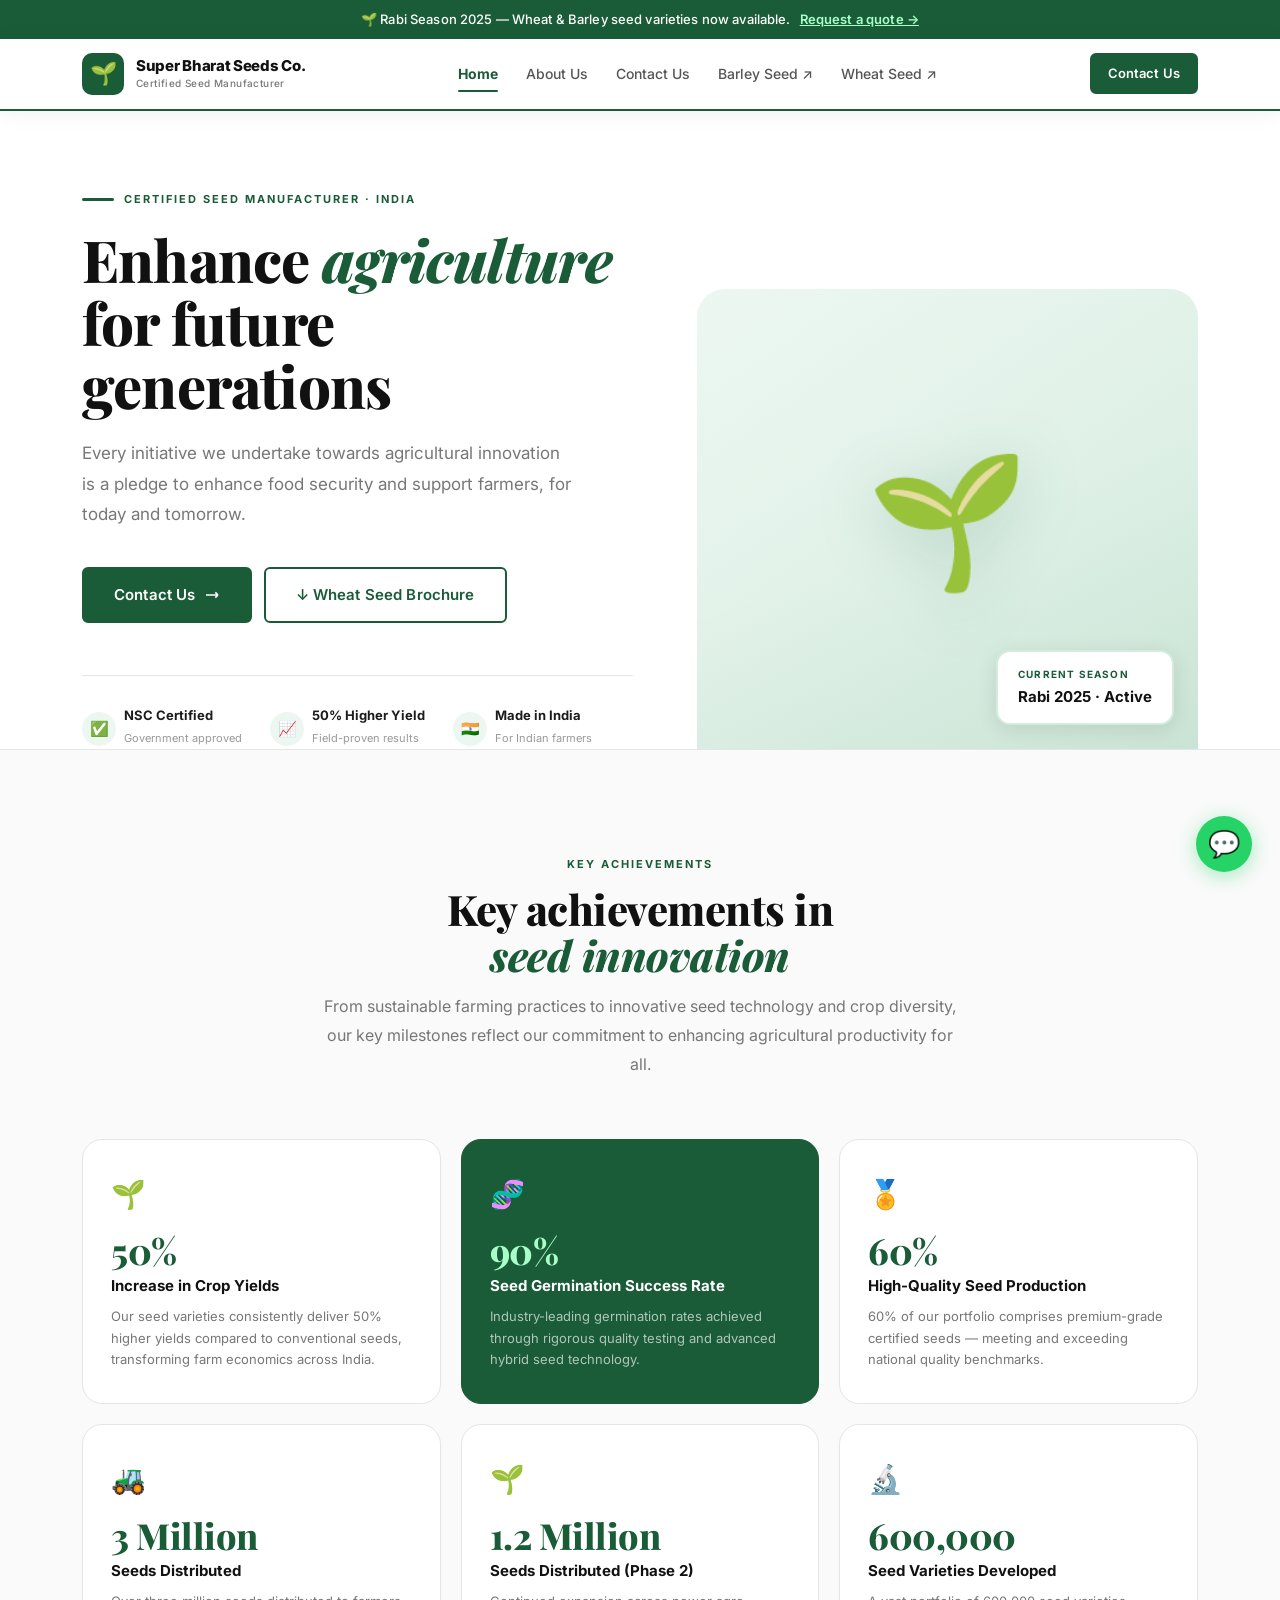
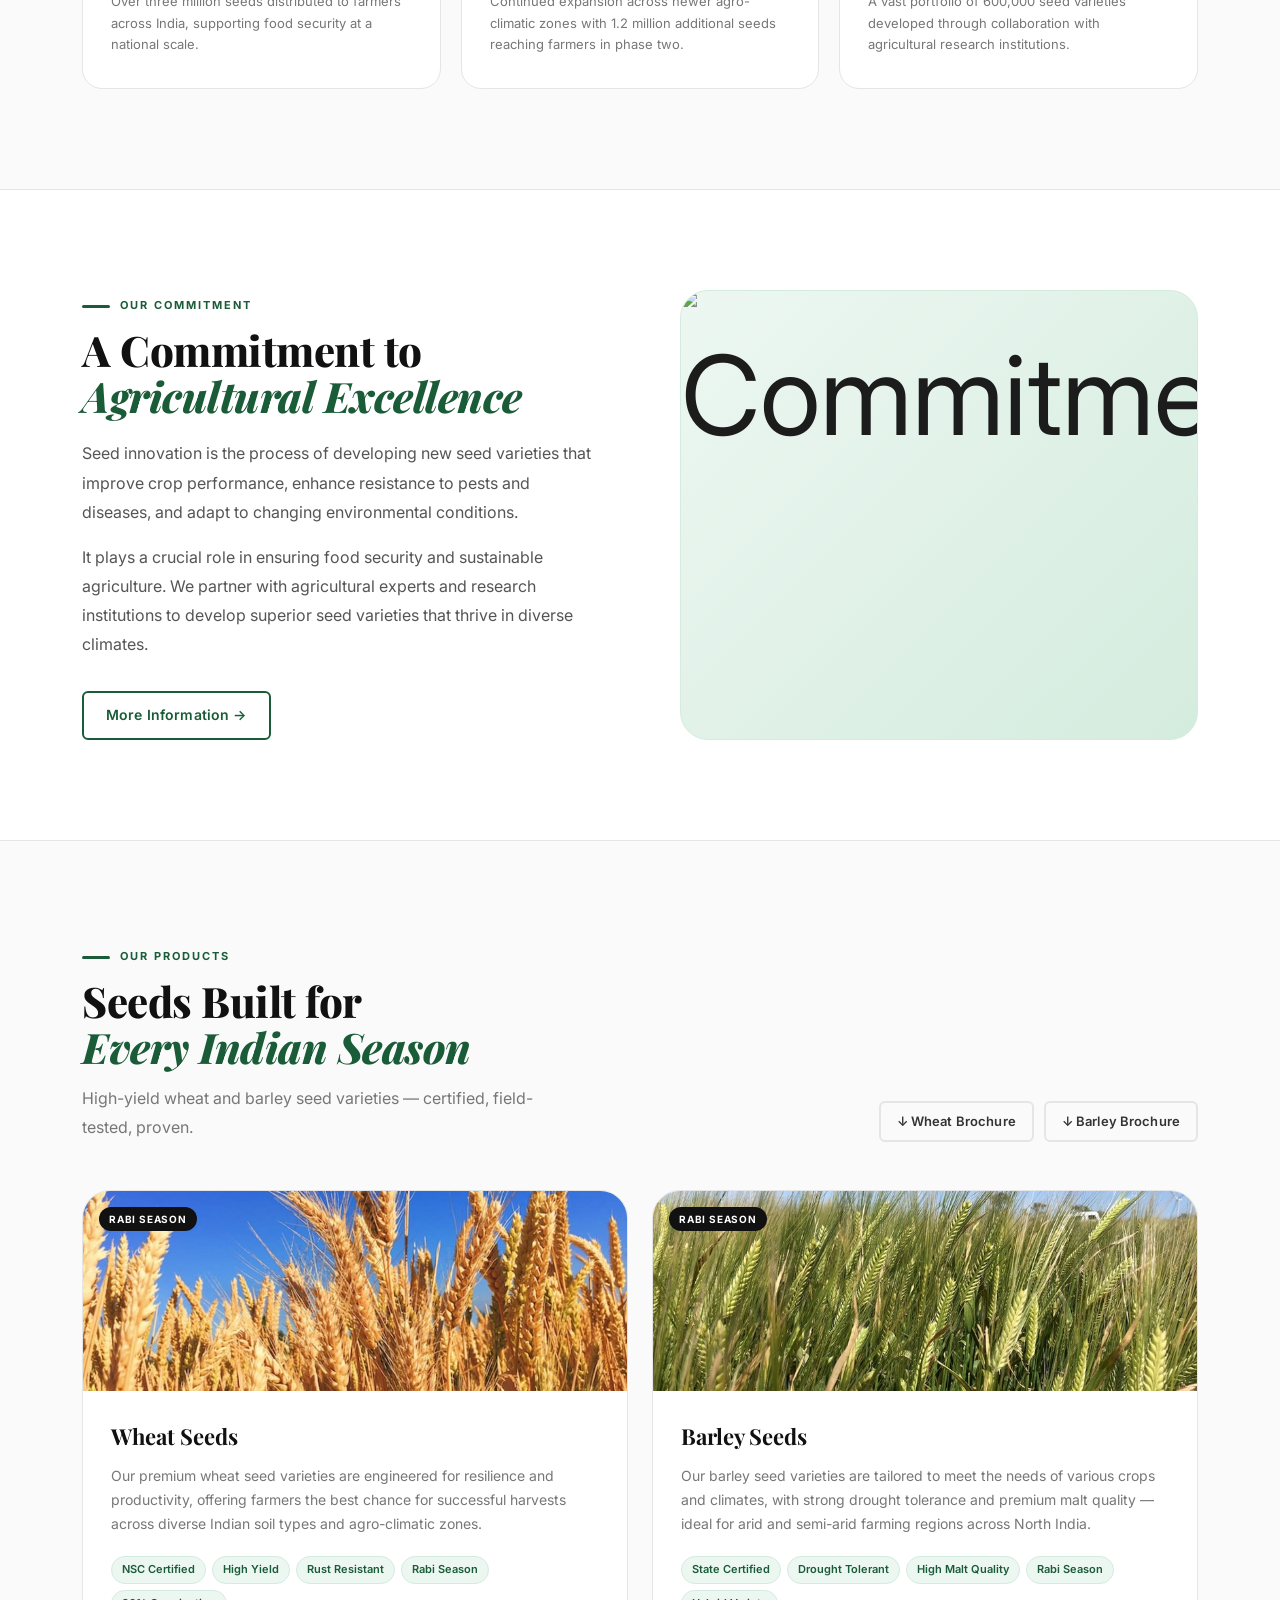
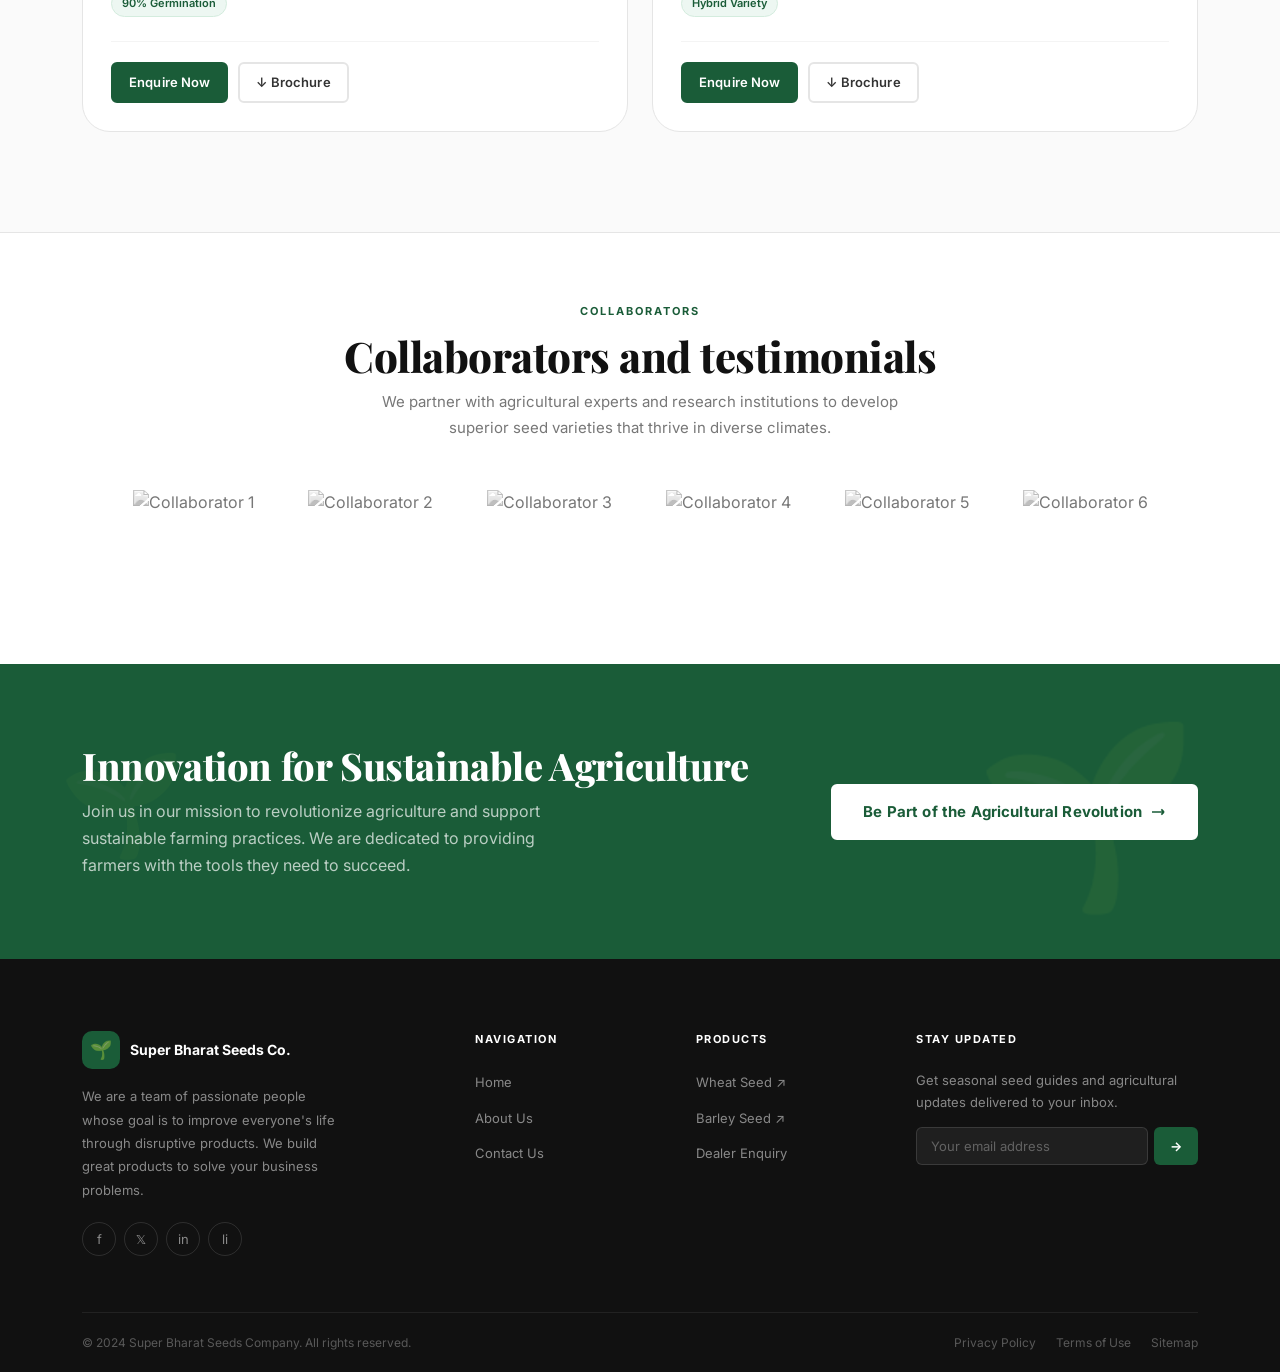
==== index.html @ 6579ce72 "feat: initialize Super Bharat Seeds Company website with landing page, about, contact, and product s" ====
<!doctype html>
<html lang="en">

<head>
  <meta charset="UTF-8" />
  <meta name="viewport" content="width=device-width, initial-scale=1.0" />
  <meta name="description"
    content="Super Bharat Seeds Company – Enhancing agriculture for future generations. Premium certified wheat and barley seeds for Indian farmers." />
  <meta property="og:title" content="Home | Super Bharat Seeds Company" />
  <meta property="og:description"
    content="Enhancing agriculture for future generations. Certified wheat & barley seeds." />
  <meta property="og:type" content="website" />
  <meta property="og:url" content="https://www.superbharatseedscompany.com/" />
  <title>Home | Super Bharat Seeds Company</title>
  <link rel="preconnect" href="https://fonts.googleapis.com" />
  <link rel="preconnect" href="https://fonts.gstatic.com" crossorigin />
  <link
    href="https://fonts.googleapis.com/css2?family=Inter:wght@400;500;600;700;800;900&family=Playfair+Display:ital,wght@0,700;0,800;1,700&display=swap"
    rel="stylesheet" />
  <link rel="stylesheet" href="style.css" />
  <style>
    /* ── HOME-SPECIFIC ── */

    /* HERO */
    .hero {
      background: var(--white);
      padding: 80px 0 0;
      border-bottom: 1px solid var(--gray-200);
      overflow: hidden;
    }

    .hero-grid {
      display: grid;
      grid-template-columns: 1.1fr 1fr;
      gap: 64px;
      align-items: center;
    }

    .hero-kicker {
      display: flex;
      align-items: center;
      gap: 10px;
      margin-bottom: 20px;
    }

    .kicker-bar {
      width: 32px;
      height: 3px;
      background: var(--green-700);
      border-radius: 2px;
    }

    .kicker-txt {
      font-size: 11px;
      font-weight: 700;
      text-transform: uppercase;
      letter-spacing: 2px;
      color: var(--green-700);
    }

    .hero h1 {
      font-family: var(--font-display);
      font-size: clamp(38px, 4.8vw, 58px);
      font-weight: 800;
      color: var(--gray-900);
      line-height: 1.08;
      letter-spacing: -0.8px;
      margin-bottom: 22px;
    }

    .hero h1 em {
      font-style: italic;
      color: var(--green-700);
    }

    .hero-sub {
      font-size: 17px;
      color: var(--gray-500);
      line-height: 1.78;
      max-width: 490px;
      margin-bottom: 38px;
    }

    .hero-ctas {
      display: flex;
      gap: 12px;
      flex-wrap: wrap;
      margin-bottom: 52px;
    }

    .hero-trust {
      display: flex;
      align-items: center;
      gap: 28px;
      flex-wrap: wrap;
      padding-top: 32px;
      border-top: 1px solid var(--gray-200);
    }

    .trust-chip {
      display: flex;
      align-items: center;
      gap: 8px;
    }

    .trust-icon {
      width: 34px;
      height: 34px;
      border-radius: 50%;
      background: var(--green-50);
      display: flex;
      align-items: center;
      justify-content: center;
      font-size: 15px;
      flex-shrink: 0;
    }

    .trust-txt strong {
      display: block;
      font-size: 13px;
      font-weight: 700;
      color: var(--gray-800);
      line-height: 1.2;
    }

    .trust-txt span {
      font-size: 11px;
      color: var(--gray-400);
      font-weight: 400;
    }

    /* Hero visual */
    .hero-visual {
      position: relative;
      align-self: end;
    }

    .hero-img {
      background: linear-gradient(145deg,
          var(--green-50) 0%,
          var(--green-100) 100%);
      border-radius: var(--r-2xl) var(--r-2xl) 0 0;
      height: 460px;
      display: flex;
      align-items: center;
      justify-content: center;
      font-size: 130px;
      position: relative;
      overflow: hidden;
    }

    .hero-img::before {
      content: "";
      position: absolute;
      inset: 0;
      background: linear-gradient(160deg,
          transparent 50%,
          rgba(26, 92, 56, 0.06) 100%);
    }

    .hero-emoji {
      position: relative;
      z-index: 1;
      filter: drop-shadow(0 12px 32px rgba(26, 92, 56, 0.2));
    }

    .hero-badge {
      position: absolute;
      bottom: 24px;
      right: 24px;
      background: var(--white);
      border: 2px solid var(--green-100);
      border-radius: var(--r-lg);
      padding: 14px 20px;
      box-shadow: var(--shadow-md);
    }

    .badge-label {
      font-size: 10px;
      font-weight: 700;
      text-transform: uppercase;
      letter-spacing: 1.2px;
      color: var(--green-700);
    }

    .badge-val {
      font-size: 15px;
      font-weight: 700;
      color: var(--gray-900);
      margin-top: 3px;
    }

    /* STATS STRIP */
    .stats-strip {
      background: var(--gray-900);
    }

    .stats-inner {
      display: grid;
      grid-template-columns: repeat(6, 1fr);
    }

    .stat-cell {
      padding: 28px 14px;
      text-align: center;
      border-right: 1px solid rgba(255, 255, 255, 0.07);
      transition: background var(--t);
    }

    .stat-cell:last-child {
      border-right: none;
    }

    .stat-cell:hover {
      background: rgba(255, 255, 255, 0.03);
    }

    .stat-num {
      font-family: var(--font-display);
      font-size: 26px;
      font-weight: 800;
      color: var(--white);
      line-height: 1;
      letter-spacing: -0.3px;
    }

    .stat-num .hi {
      color: var(--green-300);
    }

    .stat-lbl {
      font-size: 10px;
      color: rgba(255, 255, 255, 0.4);
      margin-top: 6px;
      font-weight: 500;
      text-transform: uppercase;
      letter-spacing: 0.8px;
      line-height: 1.4;
    }

    /* ACHIEVEMENTS SECTION */
    .achievements {
      padding: var(--section-py) 0;
      background: var(--gray-50);
      border-bottom: 1px solid var(--gray-200);
    }

    .ach-header {
      text-align: center;
      max-width: 640px;
      margin: 0 auto 60px;
    }

    .ach-header .eyebrow {
      justify-content: center;
    }

    .ach-header .eyebrow::before {
      display: none;
    }

    .ach-grid {
      display: grid;
      grid-template-columns: repeat(3, 1fr);
      gap: 20px;
    }

    .ach-card {
      background: var(--white);
      border: 1.5px solid var(--gray-200);
      border-radius: var(--r-xl);
      padding: 32px 28px;
      transition:
        border-color var(--t),
        box-shadow var(--t),
        transform var(--t);
    }

    .ach-card:hover {
      border-color: var(--green-200);
      box-shadow: var(--shadow-green);
      transform: translateY(-3px);
    }

    .ach-card.featured {
      background: var(--green-700);
      border-color: var(--green-700);
    }

    .ach-icon {
      font-size: 28px;
      margin-bottom: 16px;
    }

    .ach-num {
      font-family: var(--font-display);
      font-size: 36px;
      font-weight: 800;
      color: var(--green-700);
      line-height: 1;
      letter-spacing: -0.5px;
      margin-bottom: 6px;
    }

    .ach-card.featured .ach-num {
      color: #a8ffc8;
    }

    .ach-title {
      font-size: 15px;
      font-weight: 700;
      color: var(--gray-900);
      margin-bottom: 8px;
    }

    .ach-card.featured .ach-title {
      color: var(--white);
    }

    .ach-desc {
      font-size: 13px;
      color: var(--gray-500);
      line-height: 1.65;
    }

    .ach-card.featured .ach-desc {
      color: rgba(255, 255, 255, 0.65);
    }

    /* COMMITMENT */
    .commitment {
      padding: var(--section-py) 0;
      background: var(--white);
    }

    .comm-grid {
      display: grid;
      grid-template-columns: 1fr 1fr;
      gap: 80px;
      align-items: center;
    }

    .comm-text .section-title {
      margin-bottom: 20px;
    }

    .comm-text p {
      font-size: 16px;
      color: var(--gray-600);
      line-height: 1.82;
      margin-bottom: 16px;
    }

    .comm-img {
      background: linear-gradient(135deg,
          var(--green-50) 0%,
          var(--green-100) 100%);
      border-radius: var(--r-2xl);
      height: 420px;
      display: flex;
      align-items: center;
      justify-content: center;
      font-size: 110px;
      position: relative;
      border: 1px solid var(--green-100);
      overflow: hidden;
    }

    .comm-cards {
      display: grid;
      grid-template-columns: 1fr 1fr;
      gap: 14px;
    }

    .comm-card {
      background: var(--gray-50);
      border: 1px solid var(--gray-200);
      border-radius: var(--r-lg);
      padding: 22px 18px;
      transition:
        border-color var(--t),
        box-shadow var(--t);
    }

    .comm-card:hover {
      border-color: var(--green-200);
      box-shadow: 0 4px 16px rgba(26, 92, 56, 0.08);
    }

    .comm-card.green {
      background: var(--green-700);
      border-color: var(--green-700);
    }

    .comm-card-icon {
      font-size: 22px;
      margin-bottom: 10px;
    }

    .comm-card h4 {
      font-size: 14px;
      font-weight: 700;
      color: var(--gray-900);
      margin-bottom: 5px;
    }

    .comm-card.green h4 {
      color: var(--white);
    }

    .comm-card p {
      font-size: 12px;
      color: var(--gray-500);
      line-height: 1.6;
    }

    .comm-card.green p {
      color: rgba(255, 255, 255, 0.65);
    }

    /* PRODUCTS */
    .products {
      padding: var(--section-py) 0;
      background: var(--gray-50);
      border-top: 1px solid var(--gray-200);
      border-bottom: 1px solid var(--gray-200);
    }

    .prod-header {
      display: flex;
      align-items: flex-end;
      justify-content: space-between;
      margin-bottom: 48px;
      gap: 20px;
      flex-wrap: wrap;
    }

    .prod-grid {
      display: grid;
      grid-template-columns: 1fr 1fr;
      gap: 24px;
    }

    .prod-card {
      background: var(--white);
      border: 1.5px solid var(--gray-200);
      border-radius: var(--r-2xl);
      overflow: hidden;
      transition:
        transform var(--t),
        box-shadow var(--t),
        border-color var(--t);
    }

    .prod-card:hover {
      transform: translateY(-4px);
      box-shadow: var(--shadow-lg);
      border-color: var(--green-200);
    }

    .prod-img {
      height: 200px;
      display: flex;
      align-items: center;
      justify-content: center;
      font-size: 80px;
      position: relative;
    }

    .prod-img.wheat {
      background: linear-gradient(135deg, #edf7f2 0%, #c2e3d0 100%);
    }

    .prod-img.barley {
      background: linear-gradient(135deg, #fdf8ed 0%, #f0dfa0 100%);
    }

    .prod-cert {
      position: absolute;
      top: 16px;
      left: 16px;
      background: var(--gray-900);
      color: var(--white);
      font-size: 10px;
      font-weight: 700;
      letter-spacing: 0.8px;
      text-transform: uppercase;
      padding: 4px 10px;
      border-radius: var(--r-full);
    }

    .prod-body {
      padding: 28px;
    }

    .prod-body h3 {
      font-family: var(--font-display);
      font-size: 22px;
      font-weight: 700;
      color: var(--gray-900);
      margin-bottom: 10px;
    }

    .prod-body p {
      font-size: 14px;
      color: var(--gray-500);
      line-height: 1.72;
      margin-bottom: 20px;
    }

    .prod-tags {
      display: flex;
      gap: 6px;
      flex-wrap: wrap;
      margin-bottom: 24px;
    }

    .tag {
      background: var(--green-50);
      color: var(--green-700);
      font-size: 11px;
      font-weight: 600;
      padding: 4px 10px;
      border-radius: var(--r-full);
      border: 1px solid var(--green-100);
    }

    .prod-footer {
      display: flex;
      gap: 10px;
      align-items: center;
      padding-top: 20px;
      border-top: 1px solid var(--gray-100);
    }

    /* COLLABORATORS */
    .collaborators {
      padding: 64px 0;
      background: var(--white);
    }

    .collab-head {
      text-align: center;
      margin-bottom: 40px;
    }

    .collab-head .eyebrow {
      justify-content: center;
    }

    .collab-head .eyebrow::before {
      display: none;
    }

    .collab-head p {
      font-size: 15px;
      color: var(--gray-500);
      margin-top: 10px;
      max-width: 520px;
      margin-left: auto;
      margin-right: auto;
      line-height: 1.7;
    }

    .collab-logos {
      display: flex;
      align-items: center;
      justify-content: center;
      flex-wrap: wrap;
      gap: 14px;
    }

    .collab-img {
      height: 120px;
      object-fit: contain;
      filter: grayscale(100%) opacity(0.6);
      transition: filter var(--t), transform var(--t);
      padding: 10px 20px;
    }

    .collab-img:hover {
      filter: grayscale(0%) opacity(1);
      transform: scale(1.05);
    }

    /* INNOVATION CTA */
    .innovation-cta {
      background: var(--green-700);
      padding: 80px 0;
      position: relative;
      overflow: hidden;
    }

    .innovation-cta::before {
      content: "🌱";
      position: absolute;
      right: 80px;
      top: 50%;
      transform: translateY(-50%);
      font-size: 180px;
      opacity: 0.07;
      pointer-events: none;
    }

    .innovation-cta::after {
      content: "🌱";
      position: absolute;
      left: 60px;
      top: 20%;
      font-size: 100px;
      opacity: 0.05;
      pointer-events: none;
    }

    .inno-inner {
      display: flex;
      align-items: center;
      justify-content: space-between;
      gap: 40px;
      flex-wrap: wrap;
      position: relative;
      z-index: 1;
    }

    .inno-inner h2 {
      font-family: var(--font-display);
      font-size: clamp(26px, 3.2vw, 38px);
      font-weight: 800;
      color: var(--white);
      letter-spacing: -0.4px;
      line-height: 1.15;
    }

    .inno-inner p {
      font-size: 16px;
      color: rgba(255, 255, 255, 0.7);
      margin-top: 10px;
      line-height: 1.7;
      max-width: 500px;
    }

    .inno-btns {
      display: flex;
      gap: 12px;
      flex-wrap: wrap;
      flex-shrink: 0;
    }

    /* RESPONSIVE HOME */
    @media (max-width: 1024px) {
      .hero-grid {
        grid-template-columns: 1fr;
        gap: 0;
      }

      .hero-visual {
        display: none;
      }

      .hero {
        padding-bottom: 64px;
      }

      .hero-sub {
        max-width: 100%;
      }

      .stats-inner {
        grid-template-columns: repeat(3, 1fr);
      }

      .stat-cell:nth-child(3) {
        border-right: none;
      }

      .stat-cell:nth-child(4),
      .stat-cell:nth-child(5),
      .stat-cell:nth-child(6) {
        border-top: 1px solid rgba(255, 255, 255, 0.07);
      }

      .stat-cell:nth-child(6) {
        border-right: none;
      }

      .comm-grid {
        grid-template-columns: 1fr;
        gap: 48px;
      }
    }

    @media (max-width: 768px) {
      .stats-inner {
        grid-template-columns: repeat(2, 1fr);
      }

      .stat-cell:nth-child(2) {
        border-right: none;
      }

      .stat-cell:nth-child(3) {
        border-right: 1px solid rgba(255, 255, 255, 0.07);
        border-top: 1px solid rgba(255, 255, 255, 0.07);
      }

      .stat-cell:nth-child(4) {
        border-right: none;
        border-top: 1px solid rgba(255, 255, 255, 0.07);
      }

      .stat-cell:nth-child(5) {
        border-right: 1px solid rgba(255, 255, 255, 0.07);
        border-top: 1px solid rgba(255, 255, 255, 0.07);
      }

      .stat-cell:nth-child(6) {
        border-top: 1px solid rgba(255, 255, 255, 0.07);
      }

      .ach-grid {
        grid-template-columns: 1fr;
      }

      .prod-grid {
        grid-template-columns: 1fr;
      }

      .comm-cards {
        grid-template-columns: 1fr;
      }

      .inno-inner {
        flex-direction: column;
        text-align: center;
      }

      .inno-btns {
        justify-content: center;
      }

      .innovation-cta::before {
        display: none;
      }
    }

    @media (max-width: 480px) {
      .hero h1 {
        font-size: 34px;
      }

      .hero-ctas {
        flex-direction: column;
      }

      .hero-ctas .btn {
        width: 100%;
        justify-content: center;
      }

      .hero-trust {
        gap: 16px;
      }
    }
  </style>
</head>

<body>
  <!-- ANNOUNCE BAR -->
  <div class="announce-bar">
    🌱 Rabi Season 2025 — Wheat &amp; Barley seed varieties now available.
    <a href="contactus.html">Request a quote →</a>
  </div>

  <!-- NAVBAR -->
  <nav class="navbar" role="navigation" aria-label="Main navigation">
    <div class="container">
      <div class="nav-inner">
        <a href="index.html" class="nav-logo" aria-label="Super Bharat Seeds Company – Home">
          <div class="logo-mark" aria-hidden="true">🌱</div>
          <div>
            <div class="logo-name">Super Bharat Seeds Co.</div>
            <div class="logo-sub">Certified Seed Manufacturer</div>
          </div>
        </a>
        <ul class="nav-links" role="list">
          <li><a href="index.html" class="active">Home</a></li>
          <li><a href="about-us.html">About Us</a></li>
          <li><a href="contactus.html">Contact Us</a></li>
          <li>
            <a href="https://drive.google.com/file/d/1LEcvqqRynk_8EJF2yBHjK-L3dKNTBKiS/view?usp=sharing" target="_blank"
              rel="noopener">Barley Seed ↗</a>
          </li>
          <li>
            <a href="https://drive.google.com/file/d/1QClCPGTJko7Ol_7npb3J8dpDagbJfpRs/view?usp=sharing" target="_blank"
              rel="noopener">Wheat Seed ↗</a>
          </li>
        </ul>
        <div class="nav-actions">
          <a href="contactus.html" class="btn btn-primary btn-sm">Contact Us</a>
          <button class="hamburger" id="ham" aria-label="Open menu" aria-expanded="false" aria-controls="mobNav">
            <span></span><span></span><span></span>
          </button>
        </div>
      </div>
    </div>
    <div class="mobile-nav" id="mobNav">
      <a href="index.html">Home</a>
      <a href="about-us.html">About Us</a>
      <a href="contactus.html">Contact Us</a>
      <a href="https://drive.google.com/file/d/1LEcvqqRynk_8EJF2yBHjK-L3dKNTBKiS/view?usp=sharing" target="_blank"
        rel="noopener">Barley Seed ↗</a>
      <a href="https://drive.google.com/file/d/1QClCPGTJko7Ol_7npb3J8dpDagbJfpRs/view?usp=sharing" target="_blank"
        rel="noopener">Wheat Seed ↗</a>
      <a href="contactus.html" class="mob-cta">Contact Us →</a>
    </div>
  </nav>

  <!-- HERO -->
  <section class="hero" aria-label="Hero">
    <div class="container">
      <div class="hero-grid">
        <div>
          <div class="hero-kicker reveal">
            <div class="kicker-bar"></div>
            <span class="kicker-txt">Certified Seed Manufacturer · India</span>
          </div>
          <h1 class="reveal d1">
            Enhance <em>agriculture</em><br />for future generations
          </h1>
          <p class="hero-sub reveal d2">
            Every initiative we undertake towards agricultural innovation is a
            pledge to enhance food security and support farmers, for today and
            tomorrow.
          </p>
          <div class="hero-ctas reveal d3">
            <a href="contactus.html" class="btn btn-primary btn-lg">
              Contact Us
              <svg width="16" height="16" fill="none" viewBox="0 0 24 24" stroke="currentColor" stroke-width="2.5">
                <path d="M17 8l4 4m0 0l-4 4m4-4H3" />
              </svg>
            </a>
            <a href="https://drive.google.com/file/d/1QClCPGTJko7Ol_7npb3J8dpDagbJfpRs/view?usp=sharing" target="_blank"
              rel="noopener" class="btn btn-outline btn-lg">
              ↓ Wheat Seed Brochure
            </a>
          </div>
          <div class="hero-trust reveal d4">
            <div class="trust-chip">
              <div class="trust-icon">✅</div>
              <div class="trust-txt">
                <strong>NSC Certified</strong>
                <span>Government approved</span>
              </div>
            </div>
            <div class="trust-chip">
              <div class="trust-icon">📈</div>
              <div class="trust-txt">
                <strong>50% Higher Yield</strong>
                <span>Field-proven results</span>
              </div>
            </div>
            <div class="trust-chip">
              <div class="trust-icon">🇮🇳</div>
              <div class="trust-txt">
                <strong>Made in India</strong>
                <span>For Indian farmers</span>
              </div>
            </div>
          </div>
        </div>
        <div class="hero-visual" aria-hidden="true">
          <div class="hero-img">
            <span class="hero-emoji">🌱</span>
          </div>
          <div class="hero-badge">
            <div class="badge-label">Current Season</div>
            <div class="badge-val">Rabi 2025 · Active</div>
          </div>
        </div>
      </div>
    </div>
  </section>


  <!-- ACHIEVEMENTS -->
  <section class="achievements" aria-label="Key achievements">
    <div class="container">
      <div class="ach-header">
        <div class="eyebrow reveal">Key Achievements</div>
        <h2 class="section-title reveal d1">
          Key achievements in<br /><em>seed innovation</em>
        </h2>
        <p class="section-desc reveal d2">
          From sustainable farming practices to innovative seed technology and
          crop diversity, our key milestones reflect our commitment to
          enhancing agricultural productivity for all.
        </p>
      </div>
      <div class="ach-grid">
        <div class="ach-card reveal">
          <div class="ach-icon">🌱</div>
          <div class="ach-num">50%</div>
          <div class="ach-title">Increase in Crop Yields</div>
          <div class="ach-desc">
            Our seed varieties consistently deliver 50% higher yields compared
            to conventional seeds, transforming farm economics across India.
          </div>
        </div>
        <div class="ach-card featured reveal d1">
          <div class="ach-icon">🧬</div>
          <div class="ach-num">90%</div>
          <div class="ach-title">Seed Germination Success Rate</div>
          <div class="ach-desc">
            Industry-leading germination rates achieved through rigorous
            quality testing and advanced hybrid seed technology.
          </div>
        </div>
        <div class="ach-card reveal d2">
          <div class="ach-icon">🏅</div>
          <div class="ach-num">60%</div>
          <div class="ach-title">High-Quality Seed Production</div>
          <div class="ach-desc">
            60% of our portfolio comprises premium-grade certified seeds —
            meeting and exceeding national quality benchmarks.
          </div>
        </div>
        <div class="ach-card reveal d3">
          <div class="ach-icon">🚜</div>
          <div class="ach-num">3 Million</div>
          <div class="ach-title">Seeds Distributed</div>
          <div class="ach-desc">
            Over three million seeds distributed to farmers across India,
            supporting food security at a national scale.
          </div>
        </div>
        <div class="ach-card reveal d4">
          <div class="ach-icon">🌱</div>
          <div class="ach-num">1.2 Million</div>
          <div class="ach-title">Seeds Distributed (Phase 2)</div>
          <div class="ach-desc">
            Continued expansion across newer agro-climatic zones with 1.2
            million additional seeds reaching farmers in phase two.
          </div>
        </div>
        <div class="ach-card reveal d4">
          <div class="ach-icon">🔬</div>
          <div class="ach-num">600,000</div>
          <div class="ach-title">Seed Varieties Developed</div>
          <div class="ach-desc">
            A vast portfolio of 600,000 seed varieties developed through
            collaboration with agricultural research institutions.
          </div>
        </div>
      </div>
    </div>
  </section>

  <!-- COMMITMENT -->
  <section class="commitment" aria-label="Our commitment to agricultural excellence">
    <div class="container">
      <div class="comm-grid">
        <div class="comm-text">
          <div class="eyebrow reveal">Our Commitment</div>
          <h2 class="section-title reveal d1">
            A Commitment to<br /><em>Agricultural Excellence</em>
          </h2>
          <p class="reveal d2">
            Seed innovation is the process of developing new seed varieties
            that improve crop performance, enhance resistance to pests and
            diseases, and adapt to changing environmental conditions.
          </p>
          <p class="reveal d3">
            It plays a crucial role in ensuring food security and sustainable
            agriculture. We partner with agricultural experts and research
            institutions to develop superior seed varieties that thrive in
            diverse climates.
          </p>
          <div style="margin-top: 32px" class="reveal d4">
            <a href="about-us.html" class="btn btn-outline">More Information →</a>
          </div>
        </div>
        <img src="https://www.superbharatseedscompany.com/web/image/website.s_text_image_default_image" alt="Commitment"
          class="comm-img reveal" style="object-fit: cover; width: 100%; height: 100%; min-height: 420px;" />
      </div>
    </div>
  </section>

  <!-- PRODUCTS -->
  <section class="products" id="products" aria-label="Our seed products">
    <div class="container">
      <div class="prod-header">
        <div>
          <div class="eyebrow reveal">Our Products</div>
          <h2 class="section-title reveal d1">
            Seeds Built for<br /><em>Every Indian Season</em>
          </h2>
          <p class="section-desc reveal d2" style="max-width: 480px">
            High-yield wheat and barley seed varieties — certified,
            field-tested, proven.
          </p>
        </div>
        <div style="display: flex; gap: 10px; flex-wrap: wrap" class="reveal d2">
          <a href="https://drive.google.com/file/d/1QClCPGTJko7Ol_7npb3J8dpDagbJfpRs/view?usp=sharing" target="_blank"
            rel="noopener" class="btn btn-ghost btn-sm">↓ Wheat Brochure</a>
          <a href="https://drive.google.com/file/d/1LEcvqqRynk_8EJF2yBHjK-L3dKNTBKiS/view?usp=sharing" target="_blank"
            rel="noopener" class="btn btn-ghost btn-sm">↓ Barley Brochure</a>
        </div>
      </div>
      <div class="prod-grid">
        <div class="prod-card reveal">
          <div class="prod-img wheat" aria-hidden="true">
            <img src="images/wheat.jpg" alt="Wheat Seeds"
              style="position: absolute; top: 0; left: 0; width: 100%; height: 100%; object-fit: cover; z-index: 0;" />
            <span class="prod-cert" style="z-index: 1;">Rabi Season</span>
          </div>
          <div class="prod-body">
            <h3>Wheat Seeds</h3>
            <p>
              Our premium wheat seed varieties are engineered for resilience
              and productivity, offering farmers the best chance for
              successful harvests across diverse Indian soil types and
              agro-climatic zones.
            </p>
            <div class="prod-tags">
              <span class="tag">NSC Certified</span>
              <span class="tag">High Yield</span>
              <span class="tag">Rust Resistant</span>
              <span class="tag">Rabi Season</span>
              <span class="tag">90% Germination</span>
            </div>
            <div class="prod-footer">
              <a href="contactus.html" class="btn btn-primary btn-sm">Enquire Now</a>
              <a href="https://drive.google.com/file/d/1QClCPGTJko7Ol_7npb3J8dpDagbJfpRs/view?usp=sharing"
                target="_blank" rel="noopener" class="btn btn-ghost btn-sm">↓ Brochure</a>
            </div>
          </div>
        </div>
        <div class="prod-card reveal d1">
          <div class="prod-img barley" aria-hidden="true">
            <img src="images/barley.JPG" alt="Barley Seeds"
              style="position: absolute; top: 0; left: 0; width: 100%; height: 100%; object-fit: cover; z-index: 0;" />
            <span class="prod-cert" style="z-index: 1;">Rabi Season</span>
          </div>
          <div class="prod-body">
            <h3>Barley Seeds</h3>
            <p>
              Our barley seed varieties are tailored to meet the needs of
              various crops and climates, with strong drought tolerance and
              premium malt quality — ideal for arid and semi-arid farming
              regions across North India.
            </p>
            <div class="prod-tags">
              <span class="tag">State Certified</span>
              <span class="tag">Drought Tolerant</span>
              <span class="tag">High Malt Quality</span>
              <span class="tag">Rabi Season</span>
              <span class="tag">Hybrid Variety</span>
            </div>
            <div class="prod-footer">
              <a href="contactus.html" class="btn btn-primary btn-sm">Enquire Now</a>
              <a href="https://drive.google.com/file/d/1LEcvqqRynk_8EJF2yBHjK-L3dKNTBKiS/view?usp=sharing"
                target="_blank" rel="noopener" class="btn btn-ghost btn-sm">↓ Brochure</a>
            </div>
          </div>
        </div>
      </div>
    </div>
  </section>

  <!-- COLLABORATORS -->
  <section class="collaborators" aria-label="Collaborators and partners">
    <div class="container">
      <div class="collab-head">
        <div class="eyebrow reveal">Collaborators</div>
        <h2 class="section-title reveal d1">
          Collaborators and testimonials
        </h2>
        <p class="reveal d2">
          We partner with agricultural experts and research institutions to
          develop superior seed varieties that thrive in diverse climates.
        </p>
      </div>
      <div class="collab-logos reveal d3">
        <img src="https://www.superbharatseedscompany.com/web/image/website.s_reference_demo_image_1"
          alt="Collaborator 1" class="collab-img" />
        <img src="https://www.superbharatseedscompany.com/web/image/website.s_reference_demo_image_2"
          alt="Collaborator 2" class="collab-img" />
        <img src="https://www.superbharatseedscompany.com/web/image/website.s_reference_demo_image_3"
          alt="Collaborator 3" class="collab-img" />
        <img src="https://www.superbharatseedscompany.com/web/image/website.s_reference_demo_image_4"
          alt="Collaborator 4" class="collab-img" />
        <img src="https://www.superbharatseedscompany.com/web/image/website.s_reference_demo_image_5"
          alt="Collaborator 5" class="collab-img" />
        <img src="https://www.superbharatseedscompany.com/web/image/website.s_reference_default_image_6"
          alt="Collaborator 6" class="collab-img" />
      </div>
    </div>
  </section>

  <!-- INNOVATION CTA -->
  <section class="innovation-cta" aria-label="Innovation for Sustainable Agriculture">
    <div class="container">
      <div class="inno-inner">
        <div>
          <h2>Innovation for Sustainable Agriculture</h2>
          <p>
            Join us in our mission to revolutionize agriculture and support
            sustainable farming practices. We are dedicated to providing
            farmers with the tools they need to succeed.
          </p>
        </div>
        <div class="inno-btns reveal">
          <a href="contactus.html" class="btn btn-white btn-lg">
            Be Part of the Agricultural Revolution
            <svg width="16" height="16" fill="none" viewBox="0 0 24 24" stroke="currentColor" stroke-width="2.5">
              <path d="M17 8l4 4m0 0l-4 4m4-4H3" />
            </svg>
          </a>
        </div>
      </div>
    </div>
  </section>

  <!-- FOOTER -->
  <footer class="footer" aria-label="Site footer">
    <div class="container">
      <div class="footer-grid">
        <div>
          <div class="f-logo">
            <div class="f-logo-mark" aria-hidden="true">🌱</div>
            <div class="f-logo-name">Super Bharat Seeds Co.</div>
          </div>
          <p class="f-desc">
            We are a team of passionate people whose goal is to improve
            everyone's life through disruptive products. We build great
            products to solve your business problems.
          </p>
          <div class="f-social" aria-label="Follow us on social media">
            <a href="#" aria-label="Facebook">f</a>
            <a href="#" aria-label="Twitter">𝕏</a>
            <a href="#" aria-label="Instagram">in</a>
            <a href="#" aria-label="LinkedIn">li</a>
          </div>
        </div>
        <div class="f-col">
          <h4>Navigation</h4>
          <ul>
            <li><a href="index.html">Home</a></li>
            <li><a href="about-us.html">About Us</a></li>
            <li><a href="contactus.html">Contact Us</a></li>
          </ul>
        </div>
        <div class="f-col">
          <h4>Products</h4>
          <ul>
            <li>
              <a href="https://drive.google.com/file/d/1QClCPGTJko7Ol_7npb3J8dpDagbJfpRs/view?usp=sharing"
                target="_blank" rel="noopener">Wheat Seed ↗</a>
            </li>
            <li>
              <a href="https://drive.google.com/file/d/1LEcvqqRynk_8EJF2yBHjK-L3dKNTBKiS/view?usp=sharing"
                target="_blank" rel="noopener">Barley Seed ↗</a>
            </li>
            <li><a href="contactus.html">Dealer Enquiry</a></li>
          </ul>
        </div>
        <div class="f-col">
          <h4>Stay Updated</h4>
          <p class="f-newsletter-txt" style="
                font-size: 13px;
                line-height: 1.7;
                margin-bottom: 14px;
                color: rgba(255, 255, 255, 0.5);
              ">
            Get seasonal seed guides and agricultural updates delivered to
            your inbox.
          </p>
          <div class="nl-form">
            <input type="email" class="nl-input" placeholder="Your email address" aria-label="Email for newsletter" />
            <button class="nl-btn" type="button">→</button>
          </div>
        </div>
      </div>
      <div class="f-bottom">
        <p>© 2024 Super Bharat Seeds Company. All rights reserved.</p>
        <div class="f-bottom-links">
          <a href="#">Privacy Policy</a>
          <a href="#">Terms of Use</a>
          <a href="#">Sitemap</a>
        </div>
      </div>
    </div>
  </footer>

  <!-- WHATSAPP -->
  <a href="https://wa.me/919876543210" class="wa-float" target="_blank" rel="noopener" aria-label="Chat on WhatsApp">
    💬<span class="wa-tip">Chat with us</span>
  </a>

  <script src="main.js"></script>
</body>

</html>
---- style.css ----
/* ═══════════════════════════════════════════════════════════
   SUPER BHARAT SEEDS COMPANY — Option 5: Minimal Trust
   Shared Stylesheet
═══════════════════════════════════════════════════════════ */

/* ── TOKENS ── */
:root {
  --green-900: #0a1f0f;
  --green-800: #133a1f;
  --green-700: #1a5c38;
  --green-600: #237046;
  --green-500: #2e8a58;
  --green-300: #7bcea0;
  --green-200: #aad9be;
  --green-100: #d4ecde;
  --green-50:  #edf7f2;

  --gray-900: #111111;
  --gray-800: #1c1c1c;
  --gray-700: #333333;
  --gray-600: #555555;
  --gray-500: #777777;
  --gray-400: #999999;
  --gray-300: #cccccc;
  --gray-200: #e5e5e5;
  --gray-100: #f4f4f4;
  --gray-50:  #fafafa;
  --white:    #ffffff;

  --font-sans:    'Inter', system-ui, -apple-system, sans-serif;
  --font-display: 'Playfair Display', Georgia, serif;

  --r-xs:   3px;
  --r-sm:   6px;
  --r-md:   10px;
  --r-lg:   14px;
  --r-xl:   20px;
  --r-2xl:  28px;
  --r-full: 9999px;

  --shadow-xs: 0 1px 3px rgba(0,0,0,0.06);
  --shadow-sm: 0 2px 8px rgba(0,0,0,0.08);
  --shadow-md: 0 4px 20px rgba(0,0,0,0.10);
  --shadow-lg: 0 12px 40px rgba(0,0,0,0.12);
  --shadow-green: 0 4px 20px rgba(26,92,56,0.15);

  --t: 0.22s cubic-bezier(0.4,0,0.2,1);
  --section-py: 100px;
}

/* ── RESET ── */
*, *::before, *::after { box-sizing: border-box; margin: 0; padding: 0; }
html { scroll-behavior: smooth; font-size: 16px; }
body {
  font-family: var(--font-sans);
  color: var(--gray-800);
  background: var(--white);
  line-height: 1.6;
  -webkit-font-smoothing: antialiased;
}
img { max-width: 100%; display: block; }
a { text-decoration: none; color: inherit; }
ul { list-style: none; }
button { font-family: inherit; cursor: pointer; border: none; background: none; }
input, textarea, select { font-family: inherit; }

/* ── LAYOUT ── */
.container { width: 100%; max-width: 1180px; margin: 0 auto; padding: 0 32px; }
.sr-only { position: absolute; width: 1px; height: 1px; overflow: hidden; clip: rect(0,0,0,0); white-space: nowrap; }

/* ── BUTTONS ── */
.btn {
  display: inline-flex; align-items: center; gap: 8px;
  font-size: 14px; font-weight: 600; letter-spacing: 0.01em;
  padding: 11px 22px; border-radius: var(--r-sm);
  transition: all var(--t); cursor: pointer; border: 2px solid transparent;
}
.btn-lg { font-size: 15px; padding: 14px 30px; }
.btn-sm { font-size: 13px; padding: 8px 16px; }

.btn-primary { background: var(--green-700); color: var(--white); border-color: var(--green-700); }
.btn-primary:hover { background: var(--green-800); border-color: var(--green-800); transform: translateY(-1px); box-shadow: var(--shadow-green); }

.btn-outline { background: transparent; color: var(--green-700); border-color: var(--green-700); }
.btn-outline:hover { background: var(--green-700); color: var(--white); transform: translateY(-1px); }

.btn-ghost { background: transparent; color: var(--gray-700); border-color: var(--gray-200); }
.btn-ghost:hover { border-color: var(--green-700); color: var(--green-700); background: var(--green-50); }

.btn-white { background: var(--white); color: var(--green-700); border-color: var(--white); font-weight: 700; }
.btn-white:hover { background: var(--green-50); transform: translateY(-1px); }

.btn-white-outline { background: transparent; color: var(--white); border-color: rgba(255,255,255,0.5); }
.btn-white-outline:hover { border-color: var(--white); background: rgba(255,255,255,0.1); }

/* ── SECTION SHARED ── */
.eyebrow {
  display: inline-flex; align-items: center; gap: 10px;
  font-size: 11px; font-weight: 700; text-transform: uppercase;
  letter-spacing: 2px; color: var(--green-700); margin-bottom: 12px;
}
.eyebrow::before { content: ''; display: block; width: 28px; height: 3px; background: var(--green-700); border-radius: 2px; }
.section-title {
  font-family: var(--font-display);
  font-size: clamp(28px, 3.5vw, 42px);
  font-weight: 800; color: var(--gray-900);
  line-height: 1.1; letter-spacing: -0.5px;
}
.section-title em { font-style: italic; color: var(--green-700); }
.section-desc { font-size: 16px; color: var(--gray-500); line-height: 1.8; margin-top: 14px; }

/* ── ANNOUNCE BAR ── */
.announce-bar {
  background: var(--green-700); color: var(--white);
  text-align: center; font-size: 13px; font-weight: 500;
  padding: 9px 16px; letter-spacing: 0.01em;
}
.announce-bar a { color: #a8ffc8; text-decoration: underline; margin-left: 6px; font-weight: 600; }

/* ── NAVBAR ── */
.navbar {
  background: var(--white);
  border-bottom: 2.5px solid var(--green-700);
  position: sticky; top: 0; z-index: 200;
  box-shadow: 0 2px 20px rgba(26,92,56,0.07);
  transition: box-shadow var(--t);
}
.navbar.scrolled { box-shadow: 0 4px 28px rgba(26,92,56,0.13); }
.nav-inner { display: flex; align-items: center; justify-content: space-between; height: 70px; gap: 16px; }
.nav-logo { display: flex; align-items: center; gap: 12px; flex-shrink: 0; }
.logo-mark {
  width: 42px; height: 42px; border-radius: var(--r-md);
  background: var(--green-700);
  display: flex; align-items: center; justify-content: center;
  font-size: 22px; flex-shrink: 0;
}
.logo-name { font-size: 15px; font-weight: 800; color: var(--gray-900); letter-spacing: -0.3px; line-height: 1.2; }
.logo-sub  { font-size: 10px; color: var(--gray-500); font-weight: 500; letter-spacing: 0.4px; }
.nav-links { display: flex; align-items: center; gap: 2px; }
.nav-links a {
  font-size: 14px; font-weight: 500; color: var(--gray-600);
  padding: 7px 13px; border-radius: var(--r-sm);
  transition: color var(--t), background var(--t);
  position: relative; white-space: nowrap;
}
.nav-links a:hover { color: var(--green-700); background: var(--green-50); }
.nav-links a.active { color: var(--green-700); font-weight: 700; }
.nav-links a.active::after {
  content: ''; position: absolute;
  bottom: -3px; left: 13px; right: 13px;
  height: 2.5px; background: var(--green-700); border-radius: 2px;
}
.nav-actions { display: flex; align-items: center; gap: 12px; }
.nav-phone { font-size: 13px; font-weight: 600; color: var(--gray-700); display: flex; align-items: center; gap: 6px; }
.nav-phone svg { color: var(--green-700); }
.hamburger { display: none; flex-direction: column; gap: 5px; padding: 8px; border-radius: var(--r-sm); }
.hamburger span { display: block; width: 22px; height: 2px; background: var(--gray-800); border-radius: 2px; transition: transform var(--t), opacity var(--t); }
.hamburger.open span:nth-child(1) { transform: translateY(7px) rotate(45deg); }
.hamburger.open span:nth-child(2) { opacity: 0; }
.hamburger.open span:nth-child(3) { transform: translateY(-7px) rotate(-45deg); }
.mobile-nav { display: none; position: absolute; top: 100%; left: 0; width: 100%; background: var(--white); border-top: 1px solid var(--gray-100); box-shadow: var(--shadow-lg); max-height: calc(100vh - 70px); overflow-y: auto; z-index: 100; }
.mobile-nav.open { display: block; }
.mobile-nav a { display: block; padding: 14px 24px; font-size: 15px; font-weight: 500; color: var(--gray-700); border-bottom: 1px solid var(--gray-100); transition: color var(--t), background var(--t); }
.mobile-nav a:hover { color: var(--green-700); background: var(--green-50); }
.mobile-nav .mob-cta { margin: 16px 24px 20px; display: block; text-align: center; background: var(--green-700); color: var(--white); font-weight: 700; padding: 13px; border-radius: var(--r-sm); }

/* ── PAGE HERO BANNER (inner pages) ── */
.page-banner {
  background: var(--green-900);
  padding: 64px 0 60px;
  position: relative; overflow: hidden;
  border-bottom: 1px solid var(--green-800);
}
.page-banner::after {
  content: ''; position: absolute; right: -60px; top: -60px;
  width: 340px; height: 340px; border-radius: 50%;
  background: radial-gradient(circle, rgba(26,92,56,0.4) 0%, transparent 70%);
  pointer-events: none;
}
.page-banner-inner { position: relative; z-index: 1; }
.page-banner .eyebrow { color: var(--green-300); }
.page-banner .eyebrow::before { background: var(--green-300); }
.page-banner h1 {
  font-family: var(--font-display);
  font-size: clamp(32px, 4.5vw, 52px);
  font-weight: 800; color: var(--white);
  letter-spacing: -0.5px; line-height: 1.1; margin-top: 12px;
}
.page-banner h1 em { font-style: italic; color: var(--green-300); }
.page-banner p { font-size: 17px; color: rgba(255,255,255,0.6); margin-top: 14px; max-width: 560px; line-height: 1.75; }

/* ── FOOTER ── */
.footer { background: var(--gray-900); padding: 72px 0 0; color: rgba(255,255,255,0.5); }
.footer-grid { display: grid; grid-template-columns: 2fr 1fr 1fr 1.5fr; gap: 48px; padding-bottom: 56px; border-bottom: 1px solid rgba(255,255,255,0.07); }
.f-logo { display: flex; align-items: center; gap: 10px; margin-bottom: 16px; }
.f-logo-mark { width: 38px; height: 38px; border-radius: var(--r-md); background: var(--green-700); display: flex; align-items: center; justify-content: center; font-size: 18px; }
.f-logo-name { font-size: 14px; font-weight: 700; color: var(--white); }
.f-desc { font-size: 13px; line-height: 1.8; max-width: 260px; margin-bottom: 20px; }
.f-social { display: flex; gap: 8px; }
.f-social a { width: 34px; height: 34px; border-radius: 50%; border: 1px solid rgba(255,255,255,0.12); display: flex; align-items: center; justify-content: center; font-size: 13px; color: rgba(255,255,255,0.5); transition: all var(--t); }
.f-social a:hover { background: var(--green-700); border-color: var(--green-700); color: var(--white); }
.f-col h4 { font-size: 11px; font-weight: 700; text-transform: uppercase; letter-spacing: 1.5px; color: var(--white); margin-bottom: 20px; }
.f-col ul { display: flex; flex-direction: column; gap: 10px; }
.f-col ul a { font-size: 13px; color: rgba(255,255,255,0.5); transition: color var(--t); }
.f-col ul a:hover { color: var(--green-300); }
.f-newsletter p { font-size: 13px; line-height: 1.7; margin-bottom: 14px; }
.nl-form { display: flex; gap: 6px; }
.nl-input { flex: 1; background: rgba(255,255,255,0.06); border: 1px solid rgba(255,255,255,0.12); border-radius: var(--r-sm); padding: 10px 14px; font-size: 13px; color: var(--white); outline: none; transition: border-color var(--t); }
.nl-input::placeholder { color: rgba(255,255,255,0.3); }
.nl-input:focus { border-color: var(--green-500); }
.nl-btn { background: var(--green-700); color: var(--white); font-weight: 700; font-size: 13px; padding: 10px 16px; border-radius: var(--r-sm); border: none; cursor: pointer; transition: background var(--t); }
.nl-btn:hover { background: var(--green-600); }
.f-bottom { display: flex; align-items: center; justify-content: space-between; padding: 20px 0; font-size: 12px; gap: 12px; flex-wrap: wrap; }
.f-bottom p { color: rgba(255,255,255,0.3); }
.f-bottom-links { display: flex; gap: 20px; }
.f-bottom-links a { color: rgba(255,255,255,0.3); transition: color var(--t); }
.f-bottom-links a:hover { color: var(--green-300); }

/* ── WHATSAPP ── */
.wa-float { position: fixed; bottom: 28px; right: 28px; z-index: 999; width: 56px; height: 56px; border-radius: 50%; background: #25D366; display: flex; align-items: center; justify-content: center; font-size: 26px; box-shadow: 0 4px 20px rgba(37,211,102,0.4); transition: transform var(--t), box-shadow var(--t); }
.wa-float:hover { transform: scale(1.09); box-shadow: 0 6px 28px rgba(37,211,102,0.55); }
.wa-tip { position: absolute; right: 64px; top: 50%; transform: translateY(-50%); background: var(--gray-900); color: var(--white); font-size: 12px; font-weight: 600; font-family: var(--font-sans); padding: 6px 12px; border-radius: var(--r-full); white-space: nowrap; pointer-events: none; opacity: 0; transition: opacity var(--t); }
.wa-float:hover .wa-tip { opacity: 1; }

/* ── SCROLL REVEAL ── */
.reveal { opacity: 0; transform: translateY(22px); transition: opacity 0.5s ease, transform 0.5s ease; }
.reveal.in { opacity: 1; transform: translateY(0); }
.d1 { transition-delay: 0.08s; }
.d2 { transition-delay: 0.16s; }
.d3 { transition-delay: 0.24s; }
.d4 { transition-delay: 0.32s; }

/* ── RESPONSIVE ── */
@media (max-width: 960px) {
  .footer-grid { grid-template-columns: 1fr 1fr; gap: 36px; }
}
@media (max-width: 768px) {
  :root { --section-py: 64px; }
  .nav-links, .nav-phone, .nav-actions .btn { display: none; }
  .hamburger { display: flex; }
  .footer-grid { grid-template-columns: 1fr; gap: 32px; }
  .f-bottom { flex-direction: column; text-align: center; }
  .container { padding: 0 20px; }
}
@media (prefers-reduced-motion: reduce) {
  .reveal { opacity: 1; transform: none; transition: none; }
  * { transition-duration: 0.01ms !important; animation-duration: 0.01ms !important; }
}
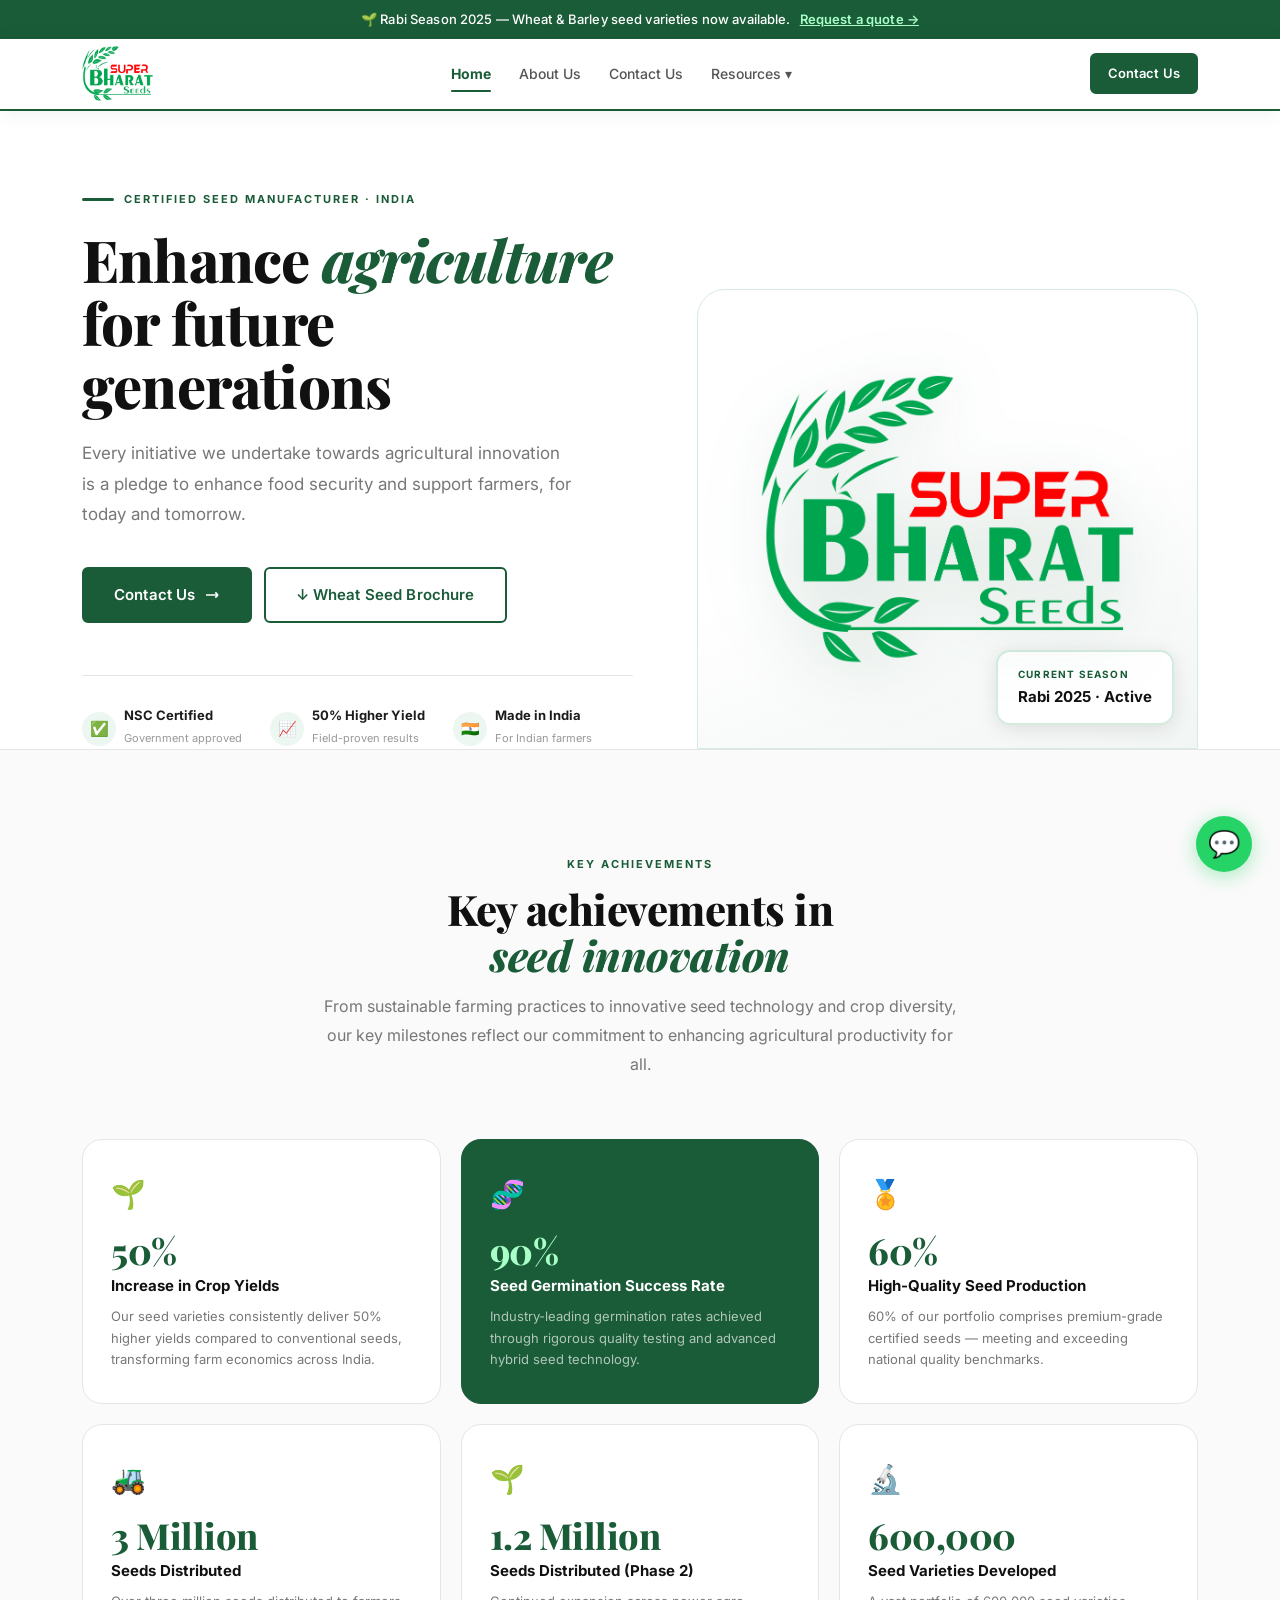
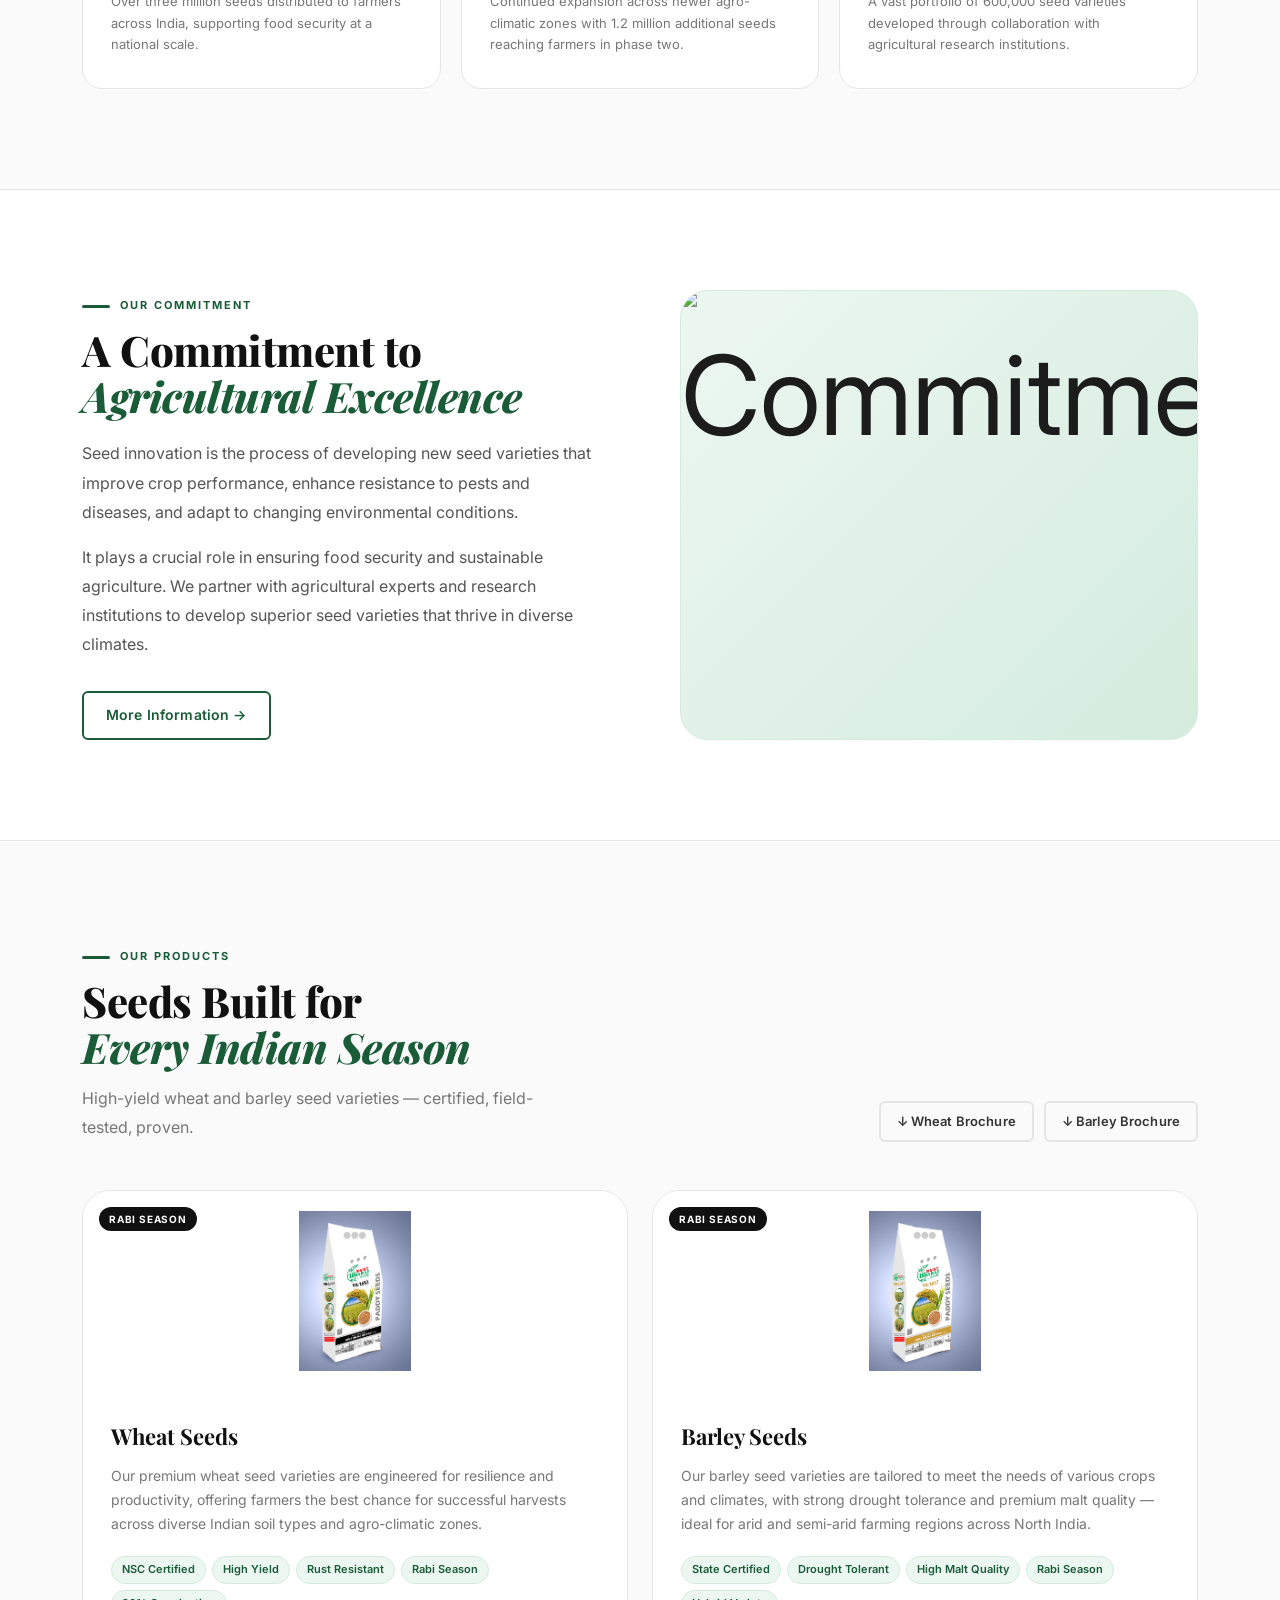
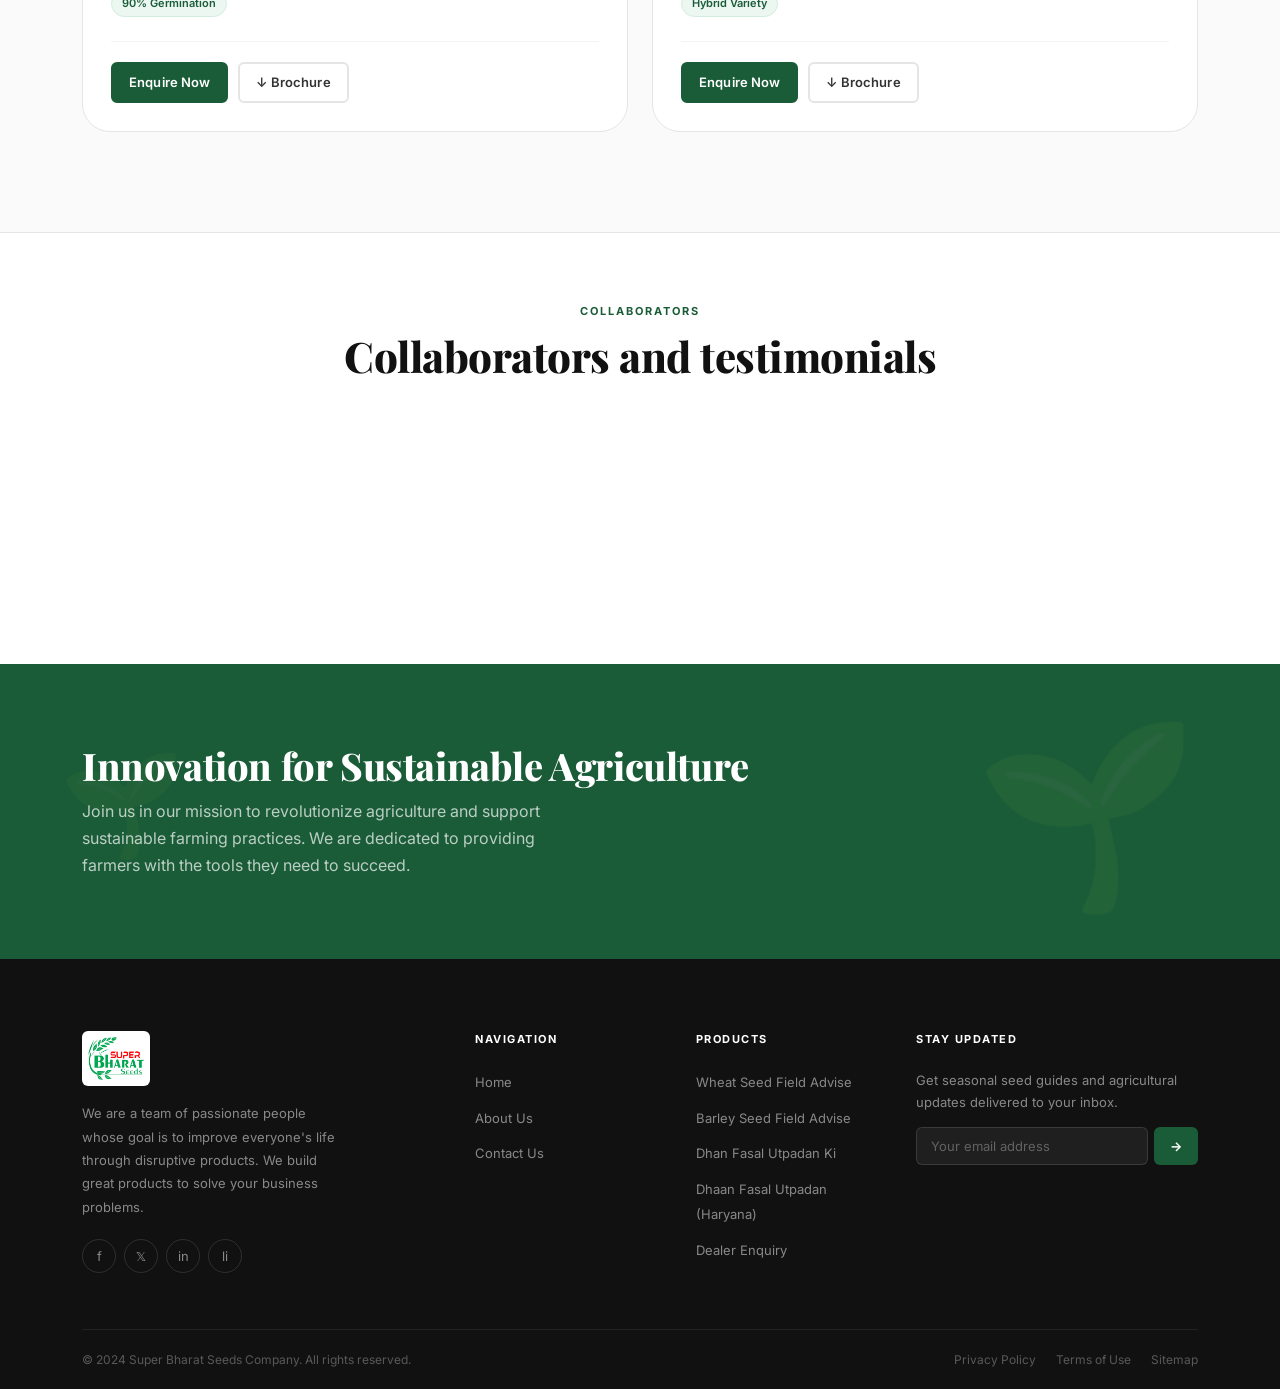
==== commit 700f9590: "feat: update brand logo, implement navigation dropdown for downloadable resource documentation, and " ====
--- a/index.html
+++ b/index.html
@@ -776,23 +776,22 @@
     <div class="container">
       <div class="nav-inner">
         <a href="index.html" class="nav-logo" aria-label="Super Bharat Seeds Company – Home">
-          <div class="logo-mark" aria-hidden="true">🌱</div>
-          <div>
-            <div class="logo-name">Super Bharat Seeds Co.</div>
-            <div class="logo-sub">Certified Seed Manufacturer</div>
-          </div>
+          <img src="public/logo/logo.png" alt="Super Bharat Seeds Logo" style="height: 55px; width: auto;" />
         </a>
         <ul class="nav-links" role="list">
           <li><a href="index.html" class="active">Home</a></li>
           <li><a href="about-us.html">About Us</a></li>
           <li><a href="contactus.html">Contact Us</a></li>
-          <li>
-            <a href="https://drive.google.com/file/d/1LEcvqqRynk_8EJF2yBHjK-L3dKNTBKiS/view?usp=sharing" target="_blank"
-              rel="noopener">Barley Seed ↗</a>
-          </li>
-          <li>
-            <a href="https://drive.google.com/file/d/1QClCPGTJko7Ol_7npb3J8dpDagbJfpRs/view?usp=sharing" target="_blank"
-              rel="noopener">Wheat Seed ↗</a>
+          <li class="dropdown">
+            <a href="#" class="dropdown-toggle" aria-haspopup="true" aria-expanded="false">Resources ▾</a>
+            <ul class="dropdown-menu">
+              <li><a href="public/docs/BARLEY SEED FILD ADVISE.pdf" download>Barley Seed Field Advise <span class="dl-badge"><svg width="14" height="14" fill="none" viewBox="0 0 24 24" stroke="currentColor" stroke-width="2.5" stroke-linecap="round" stroke-linejoin="round"><path d="M21 15v4a2 2 0 0 1-2 2H5a2 2 0 0 1-2-2v-4"/><polyline points="7 10 12 15 17 10"/><line x1="12" y1="15" x2="12" y2="3"/></svg></span></a></li>
+              <li><a href="public/docs/WHEAT SEED FILD ADVISE.pdf" download>Wheat Seed Field Advise <span class="dl-badge"><svg width="14" height="14" fill="none" viewBox="0 0 24 24" stroke="currentColor" stroke-width="2.5" stroke-linecap="round" stroke-linejoin="round"><path d="M21 15v4a2 2 0 0 1-2 2H5a2 2 0 0 1-2-2v-4"/><polyline points="7 10 12 15 17 10"/><line x1="12" y1="15" x2="12" y2="3"/></svg></span></a></li>
+              <li><a href="public/docs/Dhan Fasal Utpadan Ki.pdf" download>Dhan Fasal Utpadan Ki <span class="dl-badge"><svg width="14" height="14" fill="none" viewBox="0 0 24 24" stroke="currentColor" stroke-width="2.5" stroke-linecap="round" stroke-linejoin="round"><path d="M21 15v4a2 2 0 0 1-2 2H5a2 2 0 0 1-2-2v-4"/><polyline points="7 10 12 15 17 10"/><line x1="12" y1="15" x2="12" y2="3"/></svg></span></a></li>
+              <li><a
+                  href="public/docs/Dhaan Fasal Utpadan Ki Samagar Sifarisen _Hariyana Rajya Ke Liye_ Shiv Ganga Hybrid Seeds, Hisar.pdf"
+                  download>Dhaan Fasal Utpadan (Haryana) <span class="dl-badge"><svg width="14" height="14" fill="none" viewBox="0 0 24 24" stroke="currentColor" stroke-width="2.5" stroke-linecap="round" stroke-linejoin="round"><path d="M21 15v4a2 2 0 0 1-2 2H5a2 2 0 0 1-2-2v-4"/><polyline points="7 10 12 15 17 10"/><line x1="12" y1="15" x2="12" y2="3"/></svg></span></a></li>
+            </ul>
           </li>
         </ul>
         <div class="nav-actions">
@@ -807,10 +806,12 @@
       <a href="index.html">Home</a>
       <a href="about-us.html">About Us</a>
       <a href="contactus.html">Contact Us</a>
-      <a href="https://drive.google.com/file/d/1LEcvqqRynk_8EJF2yBHjK-L3dKNTBKiS/view?usp=sharing" target="_blank"
-        rel="noopener">Barley Seed ↗</a>
-      <a href="https://drive.google.com/file/d/1QClCPGTJko7Ol_7npb3J8dpDagbJfpRs/view?usp=sharing" target="_blank"
-        rel="noopener">Wheat Seed ↗</a>
+      <div class="mob-nav-header">Resources</div>
+      <a href="public/docs/BARLEY SEED FILD ADVISE.pdf" class="mob-sub-link" download>Barley Seed Field Advise <span class="dl-badge"><svg width="14" height="14" fill="none" viewBox="0 0 24 24" stroke="currentColor" stroke-width="2.5" stroke-linecap="round" stroke-linejoin="round"><path d="M21 15v4a2 2 0 0 1-2 2H5a2 2 0 0 1-2-2v-4"/><polyline points="7 10 12 15 17 10"/><line x1="12" y1="15" x2="12" y2="3"/></svg></span></a>
+      <a href="public/docs/WHEAT SEED FILD ADVISE.pdf" class="mob-sub-link" download>Wheat Seed Field Advise <span class="dl-badge"><svg width="14" height="14" fill="none" viewBox="0 0 24 24" stroke="currentColor" stroke-width="2.5" stroke-linecap="round" stroke-linejoin="round"><path d="M21 15v4a2 2 0 0 1-2 2H5a2 2 0 0 1-2-2v-4"/><polyline points="7 10 12 15 17 10"/><line x1="12" y1="15" x2="12" y2="3"/></svg></span></a>
+      <a href="public/docs/Dhan Fasal Utpadan Ki.pdf" class="mob-sub-link" download>Dhan Fasal Utpadan Ki <span class="dl-badge"><svg width="14" height="14" fill="none" viewBox="0 0 24 24" stroke="currentColor" stroke-width="2.5" stroke-linecap="round" stroke-linejoin="round"><path d="M21 15v4a2 2 0 0 1-2 2H5a2 2 0 0 1-2-2v-4"/><polyline points="7 10 12 15 17 10"/><line x1="12" y1="15" x2="12" y2="3"/></svg></span></a>
+      <a href="public/docs/Dhaan Fasal Utpadan Ki Samagar Sifarisen _Hariyana Rajya Ke Liye_ Shiv Ganga Hybrid Seeds, Hisar.pdf"
+        class="mob-sub-link" download>Dhaan Fasal Utpadan (Haryana) <span class="dl-badge"><svg width="14" height="14" fill="none" viewBox="0 0 24 24" stroke="currentColor" stroke-width="2.5" stroke-linecap="round" stroke-linejoin="round"><path d="M21 15v4a2 2 0 0 1-2 2H5a2 2 0 0 1-2-2v-4"/><polyline points="7 10 12 15 17 10"/><line x1="12" y1="15" x2="12" y2="3"/></svg></span></a>
       <a href="contactus.html" class="mob-cta">Contact Us →</a>
     </div>
   </nav>
@@ -839,8 +840,7 @@
                 <path d="M17 8l4 4m0 0l-4 4m4-4H3" />
               </svg>
             </a>
-            <a href="https://drive.google.com/file/d/1QClCPGTJko7Ol_7npb3J8dpDagbJfpRs/view?usp=sharing" target="_blank"
-              rel="noopener" class="btn btn-outline btn-lg">
+            <a href="public/docs/WHEAT SEED FILD ADVISE.pdf" download class="btn btn-outline btn-lg">
               ↓ Wheat Seed Brochure
             </a>
           </div>
@@ -869,8 +869,8 @@
           </div>
         </div>
         <div class="hero-visual" aria-hidden="true">
-          <div class="hero-img">
-            <span class="hero-emoji">🌱</span>
+          <div class="hero-img" style="background: var(--white); border: 1.5px solid var(--green-100);">
+            <img src="public/logo/logo.png" alt="Super Bharat Seeds Logo" class="hero-emoji" style="max-width: 75%; height: auto; object-fit: contain;" />
           </div>
           <div class="hero-badge">
             <div class="badge-label">Current Season</div>
@@ -1000,17 +1000,15 @@
           </p>
         </div>
         <div style="display: flex; gap: 10px; flex-wrap: wrap" class="reveal d2">
-          <a href="https://drive.google.com/file/d/1QClCPGTJko7Ol_7npb3J8dpDagbJfpRs/view?usp=sharing" target="_blank"
-            rel="noopener" class="btn btn-ghost btn-sm">↓ Wheat Brochure</a>
-          <a href="https://drive.google.com/file/d/1LEcvqqRynk_8EJF2yBHjK-L3dKNTBKiS/view?usp=sharing" target="_blank"
-            rel="noopener" class="btn btn-ghost btn-sm">↓ Barley Brochure</a>
+          <a href="public/docs/WHEAT SEED FILD ADVISE.pdf" download class="btn btn-ghost btn-sm">↓ Wheat Brochure</a>
+          <a href="public/docs/BARLEY SEED FILD ADVISE.pdf" download class="btn btn-ghost btn-sm">↓ Barley Brochure</a>
         </div>
       </div>
       <div class="prod-grid">
         <div class="prod-card reveal">
-          <div class="prod-img wheat" aria-hidden="true">
-            <img src="images/wheat.jpg" alt="Wheat Seeds"
-              style="position: absolute; top: 0; left: 0; width: 100%; height: 100%; object-fit: cover; z-index: 0;" />
+          <div class="prod-img wheat" aria-hidden="true" style="background: var(--white);">
+            <img src="public/images/SUPER BHART 4 KG PADDY SAMPLE -4.jpg.jpeg" alt="Wheat Seeds"
+              style="position: absolute; top: 0; left: 0; width: 100%; height: 100%; object-fit: contain; z-index: 0; padding: 20px;" />
             <span class="prod-cert" style="z-index: 1;">Rabi Season</span>
           </div>
           <div class="prod-body">
@@ -1030,15 +1028,14 @@
             </div>
             <div class="prod-footer">
               <a href="contactus.html" class="btn btn-primary btn-sm">Enquire Now</a>
-              <a href="https://drive.google.com/file/d/1QClCPGTJko7Ol_7npb3J8dpDagbJfpRs/view?usp=sharing"
-                target="_blank" rel="noopener" class="btn btn-ghost btn-sm">↓ Brochure</a>
+              <a href="public/docs/WHEAT SEED FILD ADVISE.pdf" download class="btn btn-ghost btn-sm">↓ Brochure</a>
             </div>
           </div>
         </div>
         <div class="prod-card reveal d1">
-          <div class="prod-img barley" aria-hidden="true">
-            <img src="images/barley.JPG" alt="Barley Seeds"
-              style="position: absolute; top: 0; left: 0; width: 100%; height: 100%; object-fit: cover; z-index: 0;" />
+          <div class="prod-img barley" aria-hidden="true" style="background: var(--white);">
+            <img src="public/images/SUPER BHART 4 KG PADDY SAMPLE -5.jpg copy.jpeg" alt="Barley Seeds"
+              style="position: absolute; top: 0; left: 0; width: 100%; height: 100%; object-fit: contain; z-index: 0; padding: 20px;" />
             <span class="prod-cert" style="z-index: 1;">Rabi Season</span>
           </div>
           <div class="prod-body">
@@ -1058,8 +1055,7 @@
             </div>
             <div class="prod-footer">
               <a href="contactus.html" class="btn btn-primary btn-sm">Enquire Now</a>
-              <a href="https://drive.google.com/file/d/1LEcvqqRynk_8EJF2yBHjK-L3dKNTBKiS/view?usp=sharing"
-                target="_blank" rel="noopener" class="btn btn-ghost btn-sm">↓ Brochure</a>
+              <a href="public/docs/BARLEY SEED FILD ADVISE.pdf" download class="btn btn-ghost btn-sm">↓ Brochure</a>
             </div>
           </div>
         </div>
@@ -1127,8 +1123,7 @@
       <div class="footer-grid">
         <div>
           <div class="f-logo">
-            <div class="f-logo-mark" aria-hidden="true">🌱</div>
-            <div class="f-logo-name">Super Bharat Seeds Co.</div>
+            <img src="public/logo/logo.png" alt="Super Bharat Seeds Logo" style="height: 55px; width: auto; background: var(--white); padding: 6px; border-radius: var(--r-sm);" />
           </div>
           <p class="f-desc">
             We are a team of passionate people whose goal is to improve
@@ -1153,14 +1148,12 @@
         <div class="f-col">
           <h4>Products</h4>
           <ul>
-            <li>
-              <a href="https://drive.google.com/file/d/1QClCPGTJko7Ol_7npb3J8dpDagbJfpRs/view?usp=sharing"
-                target="_blank" rel="noopener">Wheat Seed ↗</a>
-            </li>
-            <li>
-              <a href="https://drive.google.com/file/d/1LEcvqqRynk_8EJF2yBHjK-L3dKNTBKiS/view?usp=sharing"
-                target="_blank" rel="noopener">Barley Seed ↗</a>
-            </li>
+            <li><a href="public/docs/WHEAT SEED FILD ADVISE.pdf" download>Wheat Seed Field Advise</a></li>
+            <li><a href="public/docs/BARLEY SEED FILD ADVISE.pdf" download>Barley Seed Field Advise</a></li>
+            <li><a href="public/docs/Dhan Fasal Utpadan Ki.pdf" download>Dhan Fasal Utpadan Ki</a></li>
+            <li><a
+                href="public/docs/Dhaan Fasal Utpadan Ki Samagar Sifarisen _Hariyana Rajya Ke Liye_ Shiv Ganga Hybrid Seeds, Hisar.pdf"
+                download>Dhaan Fasal Utpadan (Haryana)</a></li>
             <li><a href="contactus.html">Dealer Enquiry</a></li>
           </ul>
         </div>
--- a/style.css
+++ b/style.css
@@ -150,6 +150,15 @@
   bottom: -3px; left: 13px; right: 13px;
   height: 2.5px; background: var(--green-700); border-radius: 2px;
 }
+.dropdown { position: relative; }
+.dropdown-menu { display: none; position: absolute; top: 100%; left: 0; background: var(--white); min-width: 220px; box-shadow: var(--shadow-lg); border-radius: var(--r-sm); padding: 8px 0; z-index: 300; border: 1px solid var(--gray-200); }
+.dropdown:hover .dropdown-menu, .dropdown:focus-within .dropdown-menu { display: block; }
+.dropdown-menu li { display: block; }
+.dropdown-menu a { display: flex; align-items: center; justify-content: space-between; gap: 12px; padding: 10px 16px; font-size: 13px; color: var(--gray-700); white-space: normal; line-height: 1.4; border-radius: 0; }
+.dropdown-menu a:hover { background: var(--green-50); color: var(--green-700); }
+.dropdown-menu a::after { display: none !important; }
+.dl-badge { display: inline-flex; align-items: center; justify-content: center; background: var(--green-50); color: var(--green-700); width: 26px; height: 26px; border-radius: 50%; border: 1px solid var(--green-200); margin-left: auto; flex-shrink: 0; transition: background var(--t), color var(--t), transform var(--t); }
+.dropdown-menu a:hover .dl-badge { background: var(--green-700); color: var(--white); transform: translateY(-1px); }
 .nav-actions { display: flex; align-items: center; gap: 12px; }
 .nav-phone { font-size: 13px; font-weight: 600; color: var(--gray-700); display: flex; align-items: center; gap: 6px; }
 .nav-phone svg { color: var(--green-700); }
@@ -162,6 +171,9 @@
 .mobile-nav.open { display: block; }
 .mobile-nav a { display: block; padding: 14px 24px; font-size: 15px; font-weight: 500; color: var(--gray-700); border-bottom: 1px solid var(--gray-100); transition: color var(--t), background var(--t); }
 .mobile-nav a:hover { color: var(--green-700); background: var(--green-50); }
+.mob-nav-header { padding: 14px 24px 4px; font-size: 13px; font-weight: 700; text-transform: uppercase; color: var(--gray-400); letter-spacing: 1px; }
+.mobile-nav a.mob-sub-link { display: flex; align-items: center; justify-content: space-between; padding-left: 40px; font-size: 14px; color: var(--gray-600); }
+.mobile-nav a.mob-sub-link:hover .dl-badge { background: var(--green-700); color: var(--white); }
 .mobile-nav .mob-cta { margin: 16px 24px 20px; display: block; text-align: center; background: var(--green-700); color: var(--white); font-weight: 700; padding: 13px; border-radius: var(--r-sm); }
 
 /* ── PAGE HERO BANNER (inner pages) ── */
